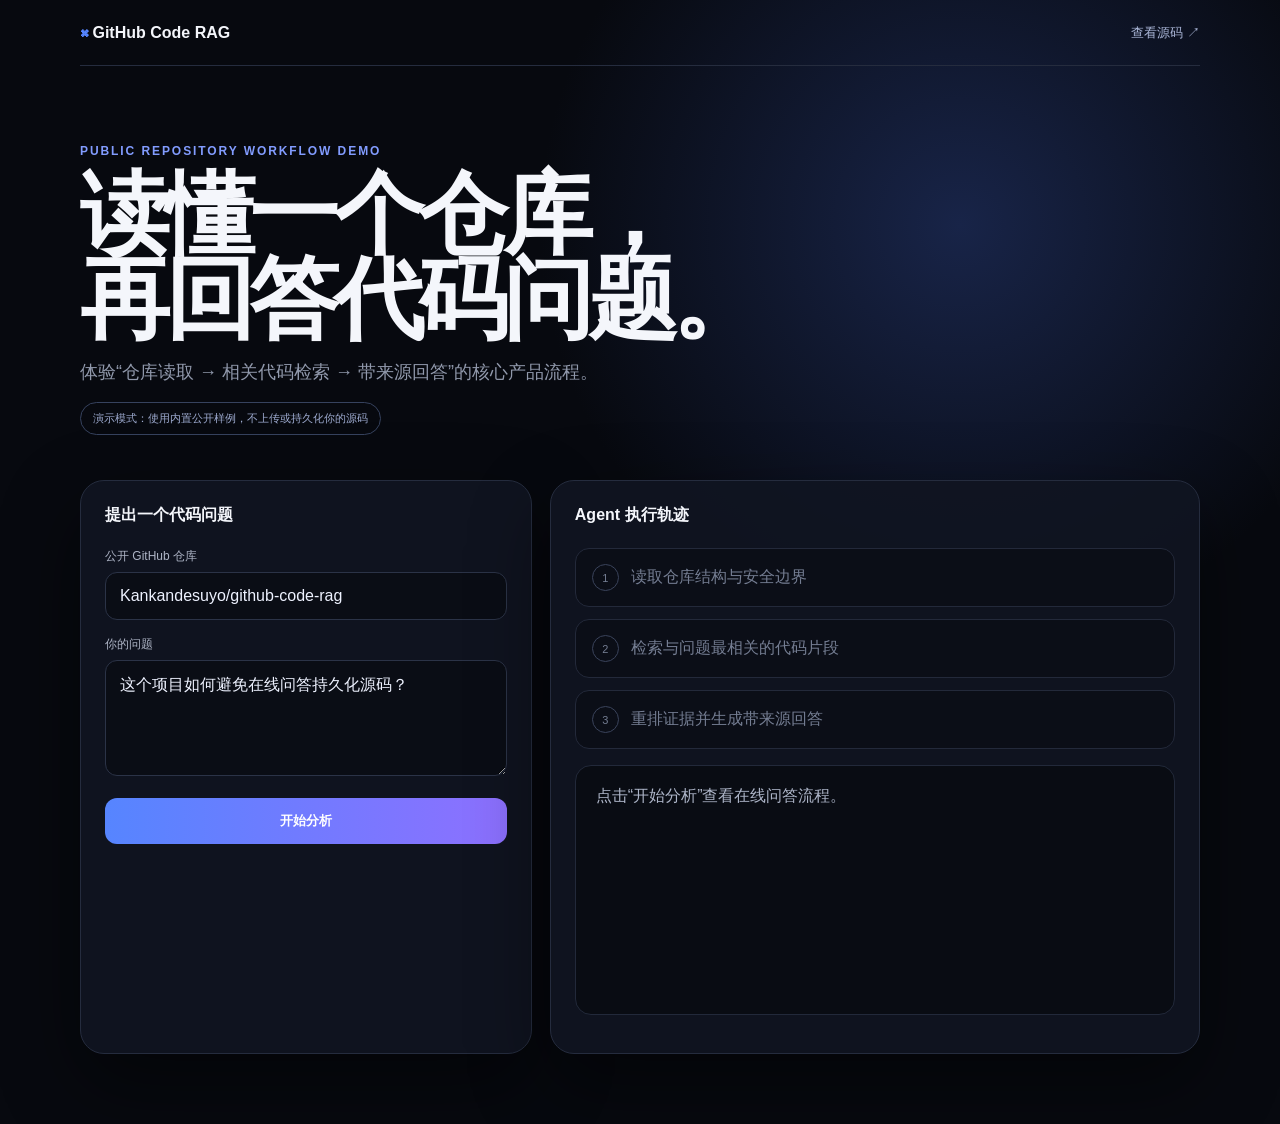
==== demo/index.html @ 84f37aca "add interactive Pages demo" ====
<!doctype html>
<html lang="zh-CN"><head><meta charset="utf-8"><meta name="viewport" content="width=device-width,initial-scale=1"><meta name="description" content="GitHub Code RAG 在线交互演示"><link rel="icon" href="data:image/svg+xml,%3Csvg xmlns='http://www.w3.org/2000/svg' viewBox='0 0 64 64'%3E%3Crect width='64' height='64' rx='16' fill='%235685ff'/%3E%3C/svg%3E"><title>GitHub Code RAG · Online Demo</title><style>
:root{--bg:#07090f;--panel:#111522;--line:#252c3e;--text:#f4f6fb;--muted:#9199ac;--blue:#5685ff;--violet:#8d70ff}*{box-sizing:border-box}body{margin:0;color:var(--text);background:radial-gradient(circle at 75% 20%,#182448 0,transparent 32%),var(--bg);font-family:Inter,-apple-system,BlinkMacSystemFont,"Segoe UI","PingFang SC",sans-serif;min-height:100vh}.shell{width:min(1120px,calc(100% - 32px));margin:auto}header{height:66px;display:flex;align-items:center;justify-content:space-between;border-bottom:1px solid var(--line)}.brand{font-weight:800}.brand i{color:var(--blue);font-style:normal}header a{color:#aab6d7;text-decoration:none;font-size:13px}.hero{padding:78px 0 45px}.eyebrow{color:#829cff;font-size:12px;font-weight:750;letter-spacing:.16em}.hero h1{max-width:850px;margin:14px 0;font-size:clamp(48px,7vw,92px);line-height:.95;letter-spacing:-.06em}.hero p{max-width:680px;color:var(--muted);font-size:18px}.boundary{display:inline-flex;padding:8px 12px;border:1px solid #36425e;border-radius:99px;color:#9eabd0;font-size:11px}.workspace{display:grid;grid-template-columns:.82fr 1.18fr;gap:18px;padding-bottom:70px}.panel{padding:24px;background:rgba(17,21,34,.88);border:1px solid var(--line);border-radius:24px;box-shadow:0 30px 80px #0007}.panel h2{margin:0 0 22px;font-size:16px}label{display:block;margin:16px 0 7px;color:#aeb5c6;font-size:12px}input,textarea{width:100%;padding:14px;color:#eef2ff;background:#0a0d15;border:1px solid #2b3347;border-radius:12px;font:inherit;outline:none}textarea{min-height:116px;resize:vertical}input:focus,textarea:focus{border-color:var(--blue)}button{width:100%;margin-top:18px;padding:14px;border:0;border-radius:12px;color:white;background:linear-gradient(90deg,var(--blue),var(--violet));font-weight:750;cursor:pointer}.steps{display:grid;gap:12px}.step{padding:15px 16px;display:flex;align-items:center;gap:12px;color:#747d92;background:#0b0e17;border:1px solid #23293a;border-radius:14px;transition:.35s}.step i{width:27px;height:27px;display:grid;place-items:center;border:1px solid #3a435b;border-radius:50%;font-style:normal;font-size:11px}.step.active{color:#fff;border-color:#496ec7;background:#111a31}.step.done i{color:white;background:var(--blue);border-color:var(--blue)}.answer{min-height:250px;margin-top:16px;padding:20px;color:#adb5c8;background:#090c13;border:1px solid #22293a;border-radius:16px;white-space:pre-wrap}.answer.ready{color:#e8ecf8}.sources{display:flex;flex-wrap:wrap;gap:7px;margin-top:14px}.sources span{padding:6px 9px;color:#9cb4ef;background:#111a2d;border-radius:7px;font-size:10px}@media(max-width:760px){.workspace{grid-template-columns:1fr}.hero{padding-top:48px}.panel{padding:18px}}
</style></head><body><div class="shell"><header><div class="brand"><i>⌘</i> GitHub Code RAG</div><a href="https://github.com/Kankandesuyo/github-code-rag">查看源码 ↗</a></header><main><section class="hero"><div class="eyebrow">PUBLIC REPOSITORY WORKFLOW DEMO</div><h1>读懂一个仓库，<br>再回答代码问题。</h1><p>体验“仓库读取 → 相关代码检索 → 带来源回答”的核心产品流程。</p><span class="boundary">演示模式：使用内置公开样例，不上传或持久化你的源码</span></section><section class="workspace"><div class="panel"><h2>提出一个代码问题</h2><label>公开 GitHub 仓库</label><input id="repo" value="Kankandesuyo/github-code-rag" aria-label="公开 GitHub 仓库"><label>你的问题</label><textarea id="question" aria-label="你的问题">这个项目如何避免在线问答持久化源码？</textarea><button id="ask">开始分析</button></div><div class="panel"><h2>Agent 执行轨迹</h2><div class="steps"><div class="step"><i>1</i><span>读取仓库结构与安全边界</span></div><div class="step"><i>2</i><span>检索与问题最相关的代码片段</span></div><div class="step"><i>3</i><span>重排证据并生成带来源回答</span></div></div><div class="answer" id="answer">点击“开始分析”查看在线问答流程。</div><div class="sources" id="sources"></div></div></section></main></div><script>
const ask=document.querySelector('#ask'),steps=[...document.querySelectorAll('.step')],answer=document.querySelector('#answer'),sources=document.querySelector('#sources');const wait=ms=>new Promise(r=>setTimeout(r,ms));ask.onclick=async()=>{ask.disabled=true;ask.textContent='分析中…';answer.className='answer';answer.textContent='正在建立请求内临时上下文…';sources.innerHTML='';steps.forEach(s=>s.className='step');for(let i=0;i<steps.length;i++){steps[i].classList.add('active');await wait(520);steps[i].classList.remove('active');steps[i].classList.add('done')}answer.className='answer ready';answer.textContent='在线模式通过 load_repository_ephemeral() 在单次请求内读取经过过滤的公开源码，并设置 persist_manifest=False。检索和回答完成后，不写入仓库快照、manifest 或 Chroma 集合。只有用户主动切换到“深度分析”时，才会建立持久知识库。';sources.innerHTML='<span>app/services/online_search.py</span><span>app/main.py</span><span>README.md</span>';ask.disabled=false;ask.textContent='重新分析'};
</script></body></html>
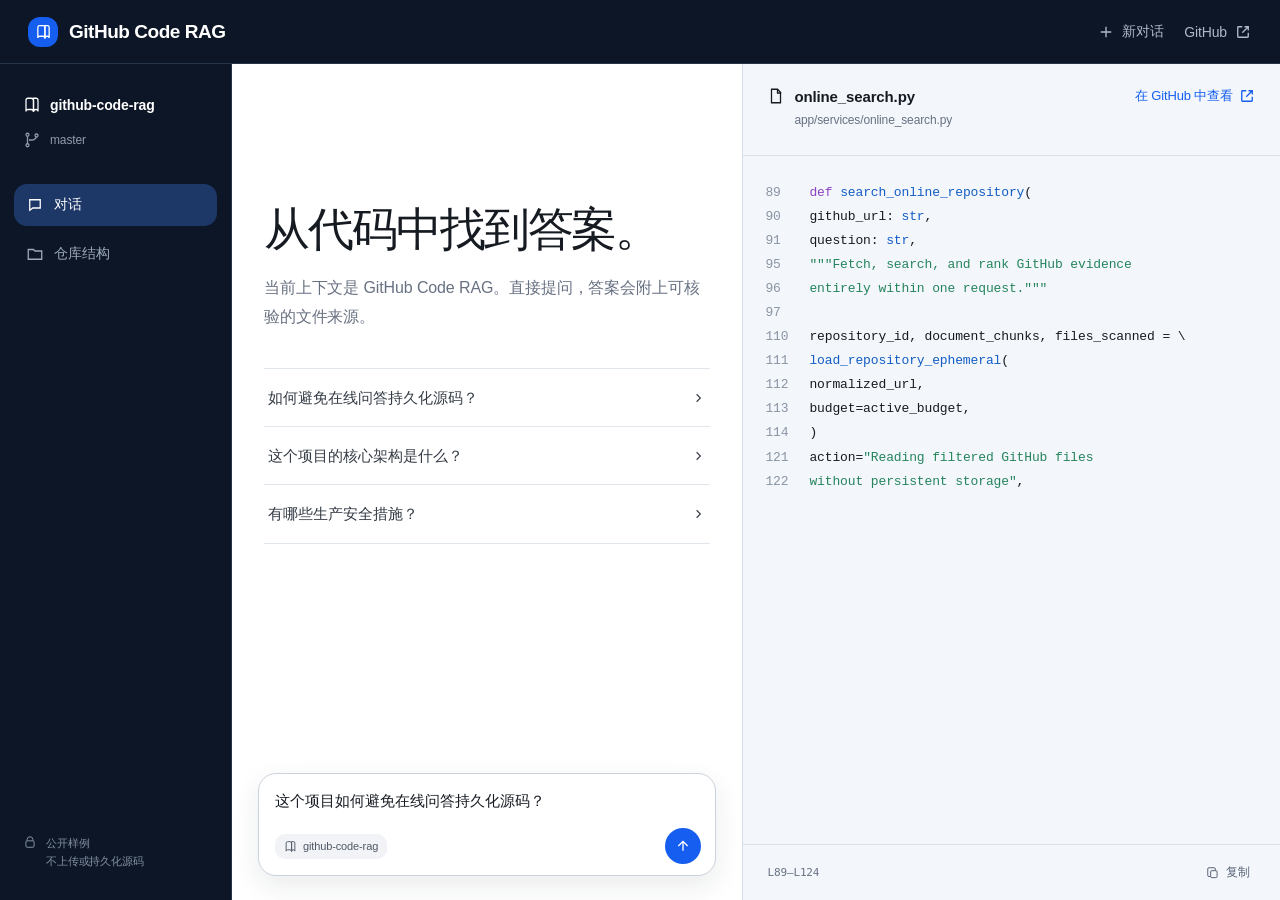
==== commit 8ddeec8a: "feat: redesign demo as evidence-first workspace" ====
--- a/demo/index.html
+++ b/demo/index.html
@@ -1,6 +1,59 @@
 <!doctype html>
-<html lang="zh-CN"><head><meta charset="utf-8"><meta name="viewport" content="width=device-width,initial-scale=1"><meta name="description" content="GitHub Code RAG 在线交互演示"><link rel="icon" href="data:image/svg+xml,%3Csvg xmlns='http://www.w3.org/2000/svg' viewBox='0 0 64 64'%3E%3Crect width='64' height='64' rx='16' fill='%235685ff'/%3E%3C/svg%3E"><title>GitHub Code RAG · Online Demo</title><style>
-:root{--bg:#07090f;--panel:#111522;--line:#252c3e;--text:#f4f6fb;--muted:#9199ac;--blue:#5685ff;--violet:#8d70ff}*{box-sizing:border-box}body{margin:0;color:var(--text);background:radial-gradient(circle at 75% 20%,#182448 0,transparent 32%),var(--bg);font-family:Inter,-apple-system,BlinkMacSystemFont,"Segoe UI","PingFang SC",sans-serif;min-height:100vh}.shell{width:min(1120px,calc(100% - 32px));margin:auto}header{height:66px;display:flex;align-items:center;justify-content:space-between;border-bottom:1px solid var(--line)}.brand{font-weight:800}.brand i{color:var(--blue);font-style:normal}header a{color:#aab6d7;text-decoration:none;font-size:13px}.hero{padding:78px 0 45px}.eyebrow{color:#829cff;font-size:12px;font-weight:750;letter-spacing:.16em}.hero h1{max-width:850px;margin:14px 0;font-size:clamp(48px,7vw,92px);line-height:.95;letter-spacing:-.06em}.hero p{max-width:680px;color:var(--muted);font-size:18px}.boundary{display:inline-flex;padding:8px 12px;border:1px solid #36425e;border-radius:99px;color:#9eabd0;font-size:11px}.workspace{display:grid;grid-template-columns:.82fr 1.18fr;gap:18px;padding-bottom:70px}.panel{padding:24px;background:rgba(17,21,34,.88);border:1px solid var(--line);border-radius:24px;box-shadow:0 30px 80px #0007}.panel h2{margin:0 0 22px;font-size:16px}label{display:block;margin:16px 0 7px;color:#aeb5c6;font-size:12px}input,textarea{width:100%;padding:14px;color:#eef2ff;background:#0a0d15;border:1px solid #2b3347;border-radius:12px;font:inherit;outline:none}textarea{min-height:116px;resize:vertical}input:focus,textarea:focus{border-color:var(--blue)}button{width:100%;margin-top:18px;padding:14px;border:0;border-radius:12px;color:white;background:linear-gradient(90deg,var(--blue),var(--violet));font-weight:750;cursor:pointer}.steps{display:grid;gap:12px}.step{padding:15px 16px;display:flex;align-items:center;gap:12px;color:#747d92;background:#0b0e17;border:1px solid #23293a;border-radius:14px;transition:.35s}.step i{width:27px;height:27px;display:grid;place-items:center;border:1px solid #3a435b;border-radius:50%;font-style:normal;font-size:11px}.step.active{color:#fff;border-color:#496ec7;background:#111a31}.step.done i{color:white;background:var(--blue);border-color:var(--blue)}.answer{min-height:250px;margin-top:16px;padding:20px;color:#adb5c8;background:#090c13;border:1px solid #22293a;border-radius:16px;white-space:pre-wrap}.answer.ready{color:#e8ecf8}.sources{display:flex;flex-wrap:wrap;gap:7px;margin-top:14px}.sources span{padding:6px 9px;color:#9cb4ef;background:#111a2d;border-radius:7px;font-size:10px}@media(max-width:760px){.workspace{grid-template-columns:1fr}.hero{padding-top:48px}.panel{padding:18px}}
-</style></head><body><div class="shell"><header><div class="brand"><i>⌘</i> GitHub Code RAG</div><a href="https://github.com/Kankandesuyo/github-code-rag">查看源码 ↗</a></header><main><section class="hero"><div class="eyebrow">PUBLIC REPOSITORY WORKFLOW DEMO</div><h1>读懂一个仓库，<br>再回答代码问题。</h1><p>体验“仓库读取 → 相关代码检索 → 带来源回答”的核心产品流程。</p><span class="boundary">演示模式：使用内置公开样例，不上传或持久化你的源码</span></section><section class="workspace"><div class="panel"><h2>提出一个代码问题</h2><label>公开 GitHub 仓库</label><input id="repo" value="Kankandesuyo/github-code-rag" aria-label="公开 GitHub 仓库"><label>你的问题</label><textarea id="question" aria-label="你的问题">这个项目如何避免在线问答持久化源码？</textarea><button id="ask">开始分析</button></div><div class="panel"><h2>Agent 执行轨迹</h2><div class="steps"><div class="step"><i>1</i><span>读取仓库结构与安全边界</span></div><div class="step"><i>2</i><span>检索与问题最相关的代码片段</span></div><div class="step"><i>3</i><span>重排证据并生成带来源回答</span></div></div><div class="answer" id="answer">点击“开始分析”查看在线问答流程。</div><div class="sources" id="sources"></div></div></section></main></div><script>
-const ask=document.querySelector('#ask'),steps=[...document.querySelectorAll('.step')],answer=document.querySelector('#answer'),sources=document.querySelector('#sources');const wait=ms=>new Promise(r=>setTimeout(r,ms));ask.onclick=async()=>{ask.disabled=true;ask.textContent='分析中…';answer.className='answer';answer.textContent='正在建立请求内临时上下文…';sources.innerHTML='';steps.forEach(s=>s.className='step');for(let i=0;i<steps.length;i++){steps[i].classList.add('active');await wait(520);steps[i].classList.remove('active');steps[i].classList.add('done')}answer.className='answer ready';answer.textContent='在线模式通过 load_repository_ephemeral() 在单次请求内读取经过过滤的公开源码，并设置 persist_manifest=False。检索和回答完成后，不写入仓库快照、manifest 或 Chroma 集合。只有用户主动切换到“深度分析”时，才会建立持久知识库。';sources.innerHTML='<span>app/services/online_search.py</span><span>app/main.py</span><span>README.md</span>';ask.disabled=false;ask.textContent='重新分析'};
-</script></body></html>
+<html lang="zh-CN">
+<head>
+  <meta charset="utf-8">
+  <meta name="viewport" content="width=device-width,initial-scale=1">
+  <meta name="description" content="GitHub Code RAG 在线交互演示：基于仓库上下文回答代码问题并提供文件来源。">
+  <meta name="color-scheme" content="light">
+  <link rel="icon" href="data:image/svg+xml,%3Csvg xmlns='http://www.w3.org/2000/svg' viewBox='0 0 64 64'%3E%3Crect width='64' height='64' rx='14' fill='%23155eef'/%3E%3Cpath d='M17 18h13a7 7 0 0 1 7 7v21H27a10 10 0 0 1-10-10V18Zm30 0H37v28h10V18Z' fill='white'/%3E%3C/svg%3E">
+  <title>GitHub Code RAG · Online Demo</title>
+  <style>
+    :root{--ink:#0d1626;--ink-2:#121f34;--ink-line:#26344a;--paper:#fff;--evidence:#f3f7fc;--text:#161b22;--muted:#687182;--line:#e1e6ed;--blue:#155eef;--blue-soft:#eaf1ff;--green:#25845b;--purple:#8a43c5;--red:#c23a51;--radius:14px;font-family:"MiSans","HarmonyOS Sans SC","Noto Sans SC","PingFang SC",Inter,ui-sans-serif,-apple-system,BlinkMacSystemFont,"Segoe UI",sans-serif}
+    *{box-sizing:border-box}body{margin:0;min-width:320px;min-height:100vh;color:var(--text);background:var(--ink);font-weight:400;letter-spacing:-.008em;-webkit-font-smoothing:antialiased}button,textarea{font:inherit}button,a{-webkit-tap-highlight-color:transparent}.icon{width:18px;height:18px;display:block;flex:none}.topbar{height:64px;display:flex;align-items:center;justify-content:space-between;padding:0 28px;color:#fff;border-bottom:1px solid var(--ink-line);background:var(--ink)}.brand{display:flex;align-items:center;gap:11px;color:#fff;font-size:19px;font-weight:620;letter-spacing:-.025em;text-decoration:none}.brand-mark{width:30px;height:30px;display:grid;place-items:center;border-radius:12px;background:var(--blue)}.brand-mark .icon{width:17px}.top-actions{display:flex;align-items:center;gap:20px}.top-action{display:inline-flex;align-items:center;gap:7px;padding:6px 0;color:#aeb9ca;background:none;border:0;font-size:14px;text-decoration:none;cursor:pointer}.top-action:hover{color:#fff}.layout{height:calc(100vh - 64px);min-height:620px;display:grid;grid-template-columns:232px minmax(470px,1fr) minmax(360px,42%)}
+    .sidebar{display:flex;flex-direction:column;padding:22px 14px 18px;color:#c4ccda;background:var(--ink);border-right:1px solid var(--ink-line)}.repo{display:flex;align-items:center;gap:9px;min-width:0;padding:10px 9px;color:#fff;font-size:14px;font-weight:560}.repo span{overflow:hidden;text-overflow:ellipsis}.branch{display:flex;align-items:center;gap:9px;padding:7px 9px;color:#8f9bad;font-size:12px}.nav{display:grid;gap:7px;margin-top:28px}.nav-button{display:flex;align-items:center;gap:10px;padding:12px;color:#9eabba;background:transparent;border:0;border-radius:13px;font-size:14px;text-align:left;text-decoration:none;cursor:pointer}.nav-button:hover{color:#fff;background:#17263d}.nav-button.active{color:#fff;background:#1d3766}.privacy{display:flex;align-items:flex-start;gap:9px;margin-top:auto;padding:12px 9px;color:#8290a3;font-size:11px;line-height:1.65}.privacy .icon{width:14px;height:14px;margin-top:1px}
+    .chat{min-width:0;display:grid;grid-template-rows:1fr auto;background:var(--paper)}.conversation{width:min(760px,calc(100% - 64px));margin:0 auto;padding:68px 0 36px;overflow:auto}.welcome{margin:70px auto 0;max-width:600px}.welcome h1{margin:0;font-size:clamp(32px,3.6vw,47px);line-height:1.18;letter-spacing:-.045em;font-weight:580}.welcome p{margin:18px 0 36px;color:var(--muted);font-size:16px;line-height:1.8}.suggestions{border-top:1px solid var(--line)}.suggestion{width:100%;display:flex;align-items:center;justify-content:space-between;gap:16px;padding:17px 4px;color:#343b45;background:transparent;border:0;border-bottom:1px solid var(--line);font-size:15px;line-height:1.55;text-align:left;cursor:pointer}.suggestion:hover{color:var(--blue);padding-left:10px}.suggestion .icon{width:15px}.thread{display:grid;gap:28px}.message{display:grid;grid-template-columns:34px minmax(0,1fr);gap:18px}.avatar{width:34px;height:34px;display:grid;place-items:center;border-radius:50%;color:#fff;background:var(--blue);font-size:11px;font-weight:650}.avatar.agent{color:var(--blue);background:var(--blue-soft)}.message-body{min-width:0;font-size:16px;line-height:1.9}.message-body p{margin:0}.retrieval{margin-left:52px;border-top:1px solid var(--line);border-bottom:1px solid var(--line)}.retrieval summary{min-height:54px;display:flex;align-items:center;justify-content:space-between;color:#454c56;cursor:pointer;font-size:14px;list-style:none}.retrieval summary::-webkit-details-marker{display:none}.summary-label{display:flex;align-items:center;gap:9px}.retrieval-list{display:grid;gap:10px;padding:0 0 17px 25px;color:var(--muted);font-size:12px}.retrieval-list span:before{content:"";display:inline-block;width:5px;height:5px;margin:0 9px 2px 0;border-radius:50%;background:#c2c9d2}.retrieval-list .done:before{background:var(--blue)}.chevron{transition:transform .2s}.retrieval[open] .chevron{transform:rotate(180deg)}.citations{display:flex;flex-wrap:wrap;gap:8px;margin-top:20px}.citation{display:inline-flex;align-items:center;gap:7px;padding:8px 11px;color:#354052;background:#f6f8fa;border:1px solid var(--line);border-radius:11px;font-size:13px;cursor:pointer}.citation:hover,.citation.active{color:var(--blue);background:var(--blue-soft);border-color:#bed0f8}.citation .icon{width:14px;height:14px}
+    .composer-wrap{padding:18px 26px 24px;background:linear-gradient(to bottom,rgba(255,255,255,0),#fff 22%)}.composer{width:min(760px,100%);margin:auto;padding:14px 14px 11px 16px;border:1px solid #cbd2dc;border-radius:18px;background:#fff;box-shadow:0 10px 28px rgba(20,30,46,.09)}.composer:focus-within{border-color:#88aaf5;box-shadow:0 10px 30px rgba(21,94,239,.12)}textarea{width:100%;min-height:27px;max-height:110px;padding:0;color:var(--text);background:transparent;border:0;outline:0;resize:none;font-size:15px;line-height:1.7}textarea::placeholder{color:#9198a3}.composer-footer{display:flex;align-items:center;justify-content:space-between;margin-top:9px}.context-token{display:inline-flex;align-items:center;gap:6px;max-width:calc(100% - 50px);padding:6px 9px;color:#4f5968;background:#f1f3f6;border-radius:10px;font-size:11px}.context-token .icon{width:13px;height:13px}.send{width:36px;height:36px;display:grid;place-items:center;color:#fff;background:var(--blue);border:0;border-radius:50%;cursor:pointer}.send:hover{background:#0b4fd5}.send:disabled{color:#9da5b0;background:#e8ebef;cursor:not-allowed}.send .icon{width:16px;height:16px}
+    .evidence{min-width:0;display:grid;grid-template-rows:auto 1fr auto;background:var(--evidence);border-left:1px solid #d5deea}.evidence-head{min-height:92px;display:flex;align-items:flex-start;justify-content:space-between;gap:16px;padding:23px 24px 19px;border-bottom:1px solid #d8e0ea}.file-title{display:flex;align-items:center;gap:9px;font-size:15px;font-weight:620}.file-path{margin:8px 0 0 27px;color:var(--muted);font-size:12px}.evidence-actions{display:flex;align-items:center;gap:12px}.github-file{display:inline-flex;align-items:center;gap:5px;color:var(--blue);font-size:13px;text-decoration:none}.close-evidence{display:none;color:var(--muted);background:none;border:0;cursor:pointer}.code{overflow:auto;padding:25px 0;font:13px/1.85 "SFMono-Regular",Consolas,"Liberation Mono",monospace}.code-line{display:grid;grid-template-columns:44px minmax(max-content,1fr);padding:0 22px}.code-line:hover{background:#eaf0f8}.ln{color:#8a94a3;user-select:none}.kw{color:var(--purple)}.fn{color:#135dc4}.str{color:var(--green)}.cm{color:#33805d}.val{color:var(--red)}.evidence-foot{min-height:56px;display:flex;align-items:center;justify-content:space-between;padding:0 24px;color:var(--muted);border-top:1px solid #d8e0ea;font:11px "SFMono-Regular",Consolas,monospace}.copy{display:inline-flex;align-items:center;gap:6px;color:#596476;background:none;border:0;font:12px "MiSans","HarmonyOS Sans SC",sans-serif;cursor:pointer}.copy .icon{width:14px;height:14px}:focus-visible{outline:3px solid rgba(66,125,255,.35);outline-offset:2px}
+    @media(max-width:1050px){.layout{grid-template-columns:190px minmax(470px,1fr)}.evidence{position:fixed;z-index:20;top:64px;right:0;bottom:0;width:min(480px,92vw);box-shadow:-18px 0 40px rgba(6,14,27,.18);transform:translateX(105%);transition:transform .24s ease}.evidence.open{transform:translateX(0)}.close-evidence{display:block}.github-file span{display:none}}
+    @media(max-width:720px){.topbar{height:56px;padding:0 16px}.brand{font-size:15px}.top-actions{gap:14px}.new-label{display:none}.layout{height:calc(100vh - 56px);min-height:560px;display:block}.sidebar{height:52px;display:flex;flex-direction:row;align-items:center;padding:0 14px;border-right:0;border-bottom:1px solid var(--ink-line)}.repo{max-width:58vw;padding:8px 3px}.branch{margin-left:auto}.nav,.privacy{display:none}.chat{height:calc(100vh - 108px)}.conversation{width:calc(100% - 32px);padding:34px 0 20px}.welcome{margin-top:24px}.welcome h1{font-size:31px}.suggestion{padding:14px 1px}.message{grid-template-columns:26px minmax(0,1fr);gap:11px}.avatar{width:26px;height:26px;border-radius:8px}.retrieval{margin-left:37px}.composer-wrap{padding:12px}.evidence{top:56px;width:100vw}.evidence-head{min-height:78px;padding:18px}.code-line{padding:0 16px}.evidence-foot{padding:0 18px}}
+    @media(prefers-reduced-motion:reduce){*,*:before,*:after{scroll-behavior:auto!important;transition-duration:.01ms!important}}
+  </style>
+</head>
+<body>
+  <header class="topbar">
+    <a class="brand" href="./"><span class="brand-mark"><svg class="icon" viewBox="0 0 24 24" fill="none" stroke="currentColor" stroke-width="1.8" aria-hidden="true"><path d="M4 5.5A2.5 2.5 0 0 1 6.5 3H11a3 3 0 0 1 3 3v15a3 3 0 0 0-3-3H6.5A2.5 2.5 0 0 0 4 20.5v-15Z"/><path d="M20 5.5A2.5 2.5 0 0 0 17.5 3H14v18a3 3 0 0 1 3-3h.5a2.5 2.5 0 0 1 2.5 2.5v-15Z"/></svg></span>GitHub Code RAG</a>
+    <div class="top-actions"><button class="top-action" id="newChat" type="button"><svg class="icon" viewBox="0 0 24 24" fill="none" stroke="currentColor" stroke-width="1.8"><path d="M12 5v14M5 12h14"/></svg><span class="new-label">新对话</span></button><a class="top-action" href="https://github.com/Kankandesuyo/github-code-rag" target="_blank" rel="noopener noreferrer">GitHub<svg class="icon" viewBox="0 0 24 24" fill="none" stroke="currentColor" stroke-width="1.8"><path d="M14 5h5v5M19 5l-8 8"/><path d="M19 13v5a1 1 0 0 1-1 1H6a1 1 0 0 1-1-1V6a1 1 0 0 1 1-1h5"/></svg></a></div>
+  </header>
+  <div class="layout">
+    <aside class="sidebar" aria-label="仓库上下文">
+      <div class="repo"><svg class="icon" viewBox="0 0 24 24" fill="none" stroke="currentColor" stroke-width="1.7"><path d="M4 5.5A2.5 2.5 0 0 1 6.5 3H11a3 3 0 0 1 3 3v15a3 3 0 0 0-3-3H6.5A2.5 2.5 0 0 0 4 20.5v-15Z"/><path d="M20 5.5A2.5 2.5 0 0 0 17.5 3H14v18a3 3 0 0 1 3-3h.5a2.5 2.5 0 0 1 2.5 2.5v-15Z"/></svg><span>github-code-rag</span></div>
+      <div class="branch"><svg class="icon" viewBox="0 0 24 24" fill="none" stroke="currentColor" stroke-width="1.7"><circle cx="6" cy="5" r="2"/><circle cx="18" cy="6" r="2"/><circle cx="6" cy="19" r="2"/><path d="M6 7v10M8 12h3a7 7 0 0 0 7-4"/></svg>master</div>
+      <nav class="nav"><button class="nav-button active" type="button"><svg class="icon" viewBox="0 0 24 24" fill="none" stroke="currentColor" stroke-width="1.7"><path d="M5 5h14v11H9l-4 3V5Z"/></svg>对话</button><a class="nav-button" href="https://github.com/Kankandesuyo/github-code-rag" target="_blank" rel="noopener noreferrer"><svg class="icon" viewBox="0 0 24 24" fill="none" stroke="currentColor" stroke-width="1.7"><path d="M3 6h7l2 2h9v11H3z"/></svg>仓库结构</a></nav>
+      <div class="privacy"><svg class="icon" viewBox="0 0 24 24" fill="none" stroke="currentColor" stroke-width="1.7"><path d="M7 10V8a5 5 0 0 1 10 0v2"/><rect x="5" y="10" width="14" height="11" rx="2"/></svg><span>公开样例<br>不上传或持久化源码</span></div>
+    </aside>
+    <main class="chat">
+      <section class="conversation" aria-live="polite">
+        <div class="welcome" id="welcome"><h1>从代码中找到答案。</h1><p>当前上下文是 GitHub Code RAG。直接提问，答案会附上可核验的文件来源。</p><div class="suggestions" aria-label="示例问题"><button class="suggestion" type="button">如何避免在线问答持久化源码？<svg class="icon" viewBox="0 0 24 24" fill="none" stroke="currentColor" stroke-width="1.8"><path d="m9 6 6 6-6 6"/></svg></button><button class="suggestion" type="button">这个项目的核心架构是什么？<svg class="icon" viewBox="0 0 24 24" fill="none" stroke="currentColor" stroke-width="1.8"><path d="m9 6 6 6-6 6"/></svg></button><button class="suggestion" type="button">有哪些生产安全措施？<svg class="icon" viewBox="0 0 24 24" fill="none" stroke="currentColor" stroke-width="1.8"><path d="m9 6 6 6-6 6"/></svg></button></div></div>
+        <div class="thread" id="thread" hidden></div>
+      </section>
+      <div class="composer-wrap"><form class="composer" id="composer"><label for="question" hidden>向当前仓库提问</label><textarea id="question" rows="1" maxlength="500" placeholder="向这个仓库提问…">这个项目如何避免在线问答持久化源码？</textarea><div class="composer-footer"><span class="context-token"><svg class="icon" viewBox="0 0 24 24" fill="none" stroke="currentColor" stroke-width="1.7"><path d="M4 5.5A2.5 2.5 0 0 1 6.5 3H11a3 3 0 0 1 3 3v15a3 3 0 0 0-3-3H6.5A2.5 2.5 0 0 0 4 20.5v-15Z"/><path d="M20 5.5A2.5 2.5 0 0 0 17.5 3H14v18a3 3 0 0 1 3-3h.5a2.5 2.5 0 0 1 2.5 2.5v-15Z"/></svg>github-code-rag</span><button class="send" id="send" type="submit" aria-label="发送问题"><svg class="icon" viewBox="0 0 24 24" fill="none" stroke="currentColor" stroke-width="2"><path d="m5 12 7-7 7 7M12 5v14"/></svg></button></div></form></div>
+    </main>
+    <aside class="evidence" id="evidence" aria-label="代码证据">
+      <header class="evidence-head"><div><div class="file-title"><svg class="icon" viewBox="0 0 24 24" fill="none" stroke="currentColor" stroke-width="1.7"><path d="M6 3h8l4 4v14H6z"/><path d="M14 3v5h5"/></svg><span id="fileName">online_search.py</span></div><p class="file-path" id="filePath">app/services/online_search.py</p></div><div class="evidence-actions"><a class="github-file" id="fileLink" href="https://github.com/Kankandesuyo/github-code-rag/blob/master/app/services/online_search.py#L89-L124" target="_blank" rel="noopener noreferrer"><span>在 GitHub 中查看</span><svg class="icon" viewBox="0 0 24 24" fill="none" stroke="currentColor" stroke-width="1.8"><path d="M14 5h5v5M19 5l-8 8"/><path d="M19 13v5a1 1 0 0 1-1 1H6a1 1 0 0 1-1-1V6a1 1 0 0 1 1-1h5"/></svg></a><button class="close-evidence" id="closeEvidence" type="button" aria-label="关闭代码证据"><svg class="icon" viewBox="0 0 24 24" fill="none" stroke="currentColor" stroke-width="1.8"><path d="m6 6 12 12M18 6 6 18"/></svg></button></div></header>
+      <div class="code" id="code"><div class="code-line"><span class="ln">89</span><span><span class="kw">def</span> <span class="fn">search_online_repository</span>(</span></div><div class="code-line"><span class="ln">90</span><span>    github_url: <span class="fn">str</span>,</span></div><div class="code-line"><span class="ln">91</span><span>    question: <span class="fn">str</span>,</span></div><div class="code-line"><span class="ln">95</span><span>    <span class="str">&quot;&quot;&quot;Fetch, search, and rank GitHub evidence</span></span></div><div class="code-line"><span class="ln">96</span><span>    <span class="str">entirely within one request.&quot;&quot;&quot;</span></span></div><div class="code-line"><span class="ln">97</span><span>&nbsp;</span></div><div class="code-line"><span class="ln">110</span><span>    repository_id, document_chunks, files_scanned = \</span></div><div class="code-line"><span class="ln">111</span><span>        <span class="fn">load_repository_ephemeral</span>(</span></div><div class="code-line"><span class="ln">112</span><span>            normalized_url,</span></div><div class="code-line"><span class="ln">113</span><span>            budget=active_budget,</span></div><div class="code-line"><span class="ln">114</span><span>        )</span></div><div class="code-line"><span class="ln">121</span><span>        action=<span class="str">&quot;Reading filtered GitHub files</span></span></div><div class="code-line"><span class="ln">122</span><span>        <span class="str">without persistent storage&quot;</span>,</span></div></div>
+      <footer class="evidence-foot"><span id="lineRef">L89–L124</span><button class="copy" id="copyCode" type="button"><svg class="icon" viewBox="0 0 24 24" fill="none" stroke="currentColor" stroke-width="1.7"><rect x="8" y="8" width="11" height="12" rx="2"/><path d="M16 8V5a2 2 0 0 0-2-2H5a2 2 0 0 0-2 2v11a2 2 0 0 0 2 2h3"/></svg><span>复制</span></button></footer>
+    </aside>
+  </div>
+  <script>
+    const $=s=>document.querySelector(s),wait=ms=>new Promise(r=>setTimeout(r,ms));
+    const composer=$('#composer'),question=$('#question'),send=$('#send'),welcome=$('#welcome'),thread=$('#thread'),evidence=$('#evidence'),onlineCode=$('#code').innerHTML;
+    const icon={search:'<svg class="icon" viewBox="0 0 24 24" fill="none" stroke="currentColor" stroke-width="1.8"><circle cx="11" cy="11" r="6"/><path d="m16 16 4 4"/></svg>',chevron:'<svg class="icon chevron" viewBox="0 0 24 24" fill="none" stroke="currentColor" stroke-width="1.8"><path d="m8 10 4 4 4-4"/></svg>',file:'<svg class="icon" viewBox="0 0 24 24" fill="none" stroke="currentColor" stroke-width="1.7"><path d="M6 3h8l4 4v14H6z"/><path d="M14 3v5h5"/></svg>'};
+    function message(role,text){const row=document.createElement('div'),avatar=document.createElement('span'),body=document.createElement('div'),p=document.createElement('p');row.className='message';avatar.className=`avatar${role==='agent'?' agent':''}`;avatar.textContent=role==='agent'?'AI':'你';body.className='message-body';p.textContent=text;body.append(p);row.append(avatar,body);thread.append(row);return body}
+    function retrieval(){const d=document.createElement('details');d.className='retrieval';d.open=true;d.innerHTML=`<summary><span class="summary-label">${icon.search}<b>正在检索相关代码</b></span>${icon.chevron}</summary><div class="retrieval-list"><span>读取仓库结构与安全边界</span><span>检索相关代码片段</span><span>生成带来源回答</span></div>`;thread.append(d);return d}
+    function sources(body){const box=document.createElement('div');box.className='citations';[['online_search.py','online'],['main.py','main'],['README.md','readme']].forEach(([name,key],i)=>{const b=document.createElement('button');b.type='button';b.className=`citation${i===0?' active':''}`;b.dataset.source=key;b.innerHTML=`${icon.file}${name}`;b.addEventListener('click',()=>showEvidence(key,b));box.append(b)});body.append(box)}
+    function showEvidence(key,button){document.querySelectorAll('.citation').forEach(x=>x.classList.remove('active'));button?.classList.add('active');evidence.classList.add('open');const data={online:['online_search.py','app/services/online_search.py','L89–L124','https://github.com/Kankandesuyo/github-code-rag/blob/master/app/services/online_search.py#L89-L124',null],main:['main.py','app/main.py','L648–L701','https://github.com/Kankandesuyo/github-code-rag/blob/master/app/main.py#L648-L701',[[648,'@app.post('],[649,'    "/chat/online",'],[652,'def chat_online(request: OnlineChatRequest):'],[653,'    if not _online_chat_slots.acquire(blocking=False):'],[654,'        raise HTTPException(status_code=429, ...)'],[658,'    result = search_online_repository('],[659,'        request.github_url, request.question'],[660,'    )'],[701,'    _online_chat_slots.release()']]],readme:['README.md','README.md','L300–L354','https://github.com/Kankandesuyo/github-code-rag/blob/master/README.md#L300-L354',[[300,'联网模式不持久化源码和索引，但会在请求内存中临时读取。'],[301,'选中的脱敏代码片段可能发送给配置的模型服务。'],[349,'POST /chat/online'],[354,'repository_saved 固定为 false，请求失败也不留下半成品。']]]}[key];$('#fileName').textContent=data[0];$('#filePath').textContent=data[1];$('#lineRef').textContent=data[2];$('#fileLink').href=data[3];const code=$('#code');if(!data[4]){code.innerHTML=onlineCode}else{code.replaceChildren();data[4].forEach(([line,text])=>{const row=document.createElement('div'),number=document.createElement('span'),content=document.createElement('span');row.className='code-line';number.className='ln';number.textContent=line;content.textContent=text;row.append(number,content);code.append(row)})}}
+    async function ask(text){text=text.trim();if(!text||send.disabled)return;welcome.hidden=true;thread.hidden=false;message('user',text);const d=retrieval(),steps=[...d.querySelectorAll('.retrieval-list span')];send.disabled=question.disabled=true;question.value='';for(const step of steps){await wait(380);step.classList.add('done')}d.querySelector('b').textContent='已检索相关代码';d.open=false;const body=message('agent','在线模式在单次请求内读取经过过滤的公开源码，并关闭持久化。检索与回答完成后，不写入仓库快照、manifest 或向量集合。只有主动切换到深度分析时，才会建立持久知识库。');sources(body);send.disabled=question.disabled=false;question.placeholder='继续追问这个仓库…';showEvidence('online',body.querySelector('.citation'));question.focus()}
+    composer.addEventListener('submit',e=>{e.preventDefault();ask(question.value)});question.addEventListener('keydown',e=>{if(e.key==='Enter'&&!e.shiftKey){e.preventDefault();composer.requestSubmit()}});question.addEventListener('input',()=>{question.style.height='auto';question.style.height=`${Math.min(question.scrollHeight,110)}px`});document.querySelectorAll('.suggestion').forEach(b=>b.addEventListener('click',()=>ask(b.textContent)));$('#newChat').addEventListener('click',()=>{thread.replaceChildren();thread.hidden=true;welcome.hidden=false;evidence.classList.remove('open');question.value='';question.placeholder='向这个仓库提问…';question.focus()});$('#closeEvidence').addEventListener('click',()=>evidence.classList.remove('open'));$('#copyCode').addEventListener('click',async()=>{await navigator.clipboard?.writeText($('#code').innerText);$('#copyCode span').textContent='已复制';setTimeout(()=>$('#copyCode span').textContent='复制',1200)});
+  </script>
+</body>
+</html>
